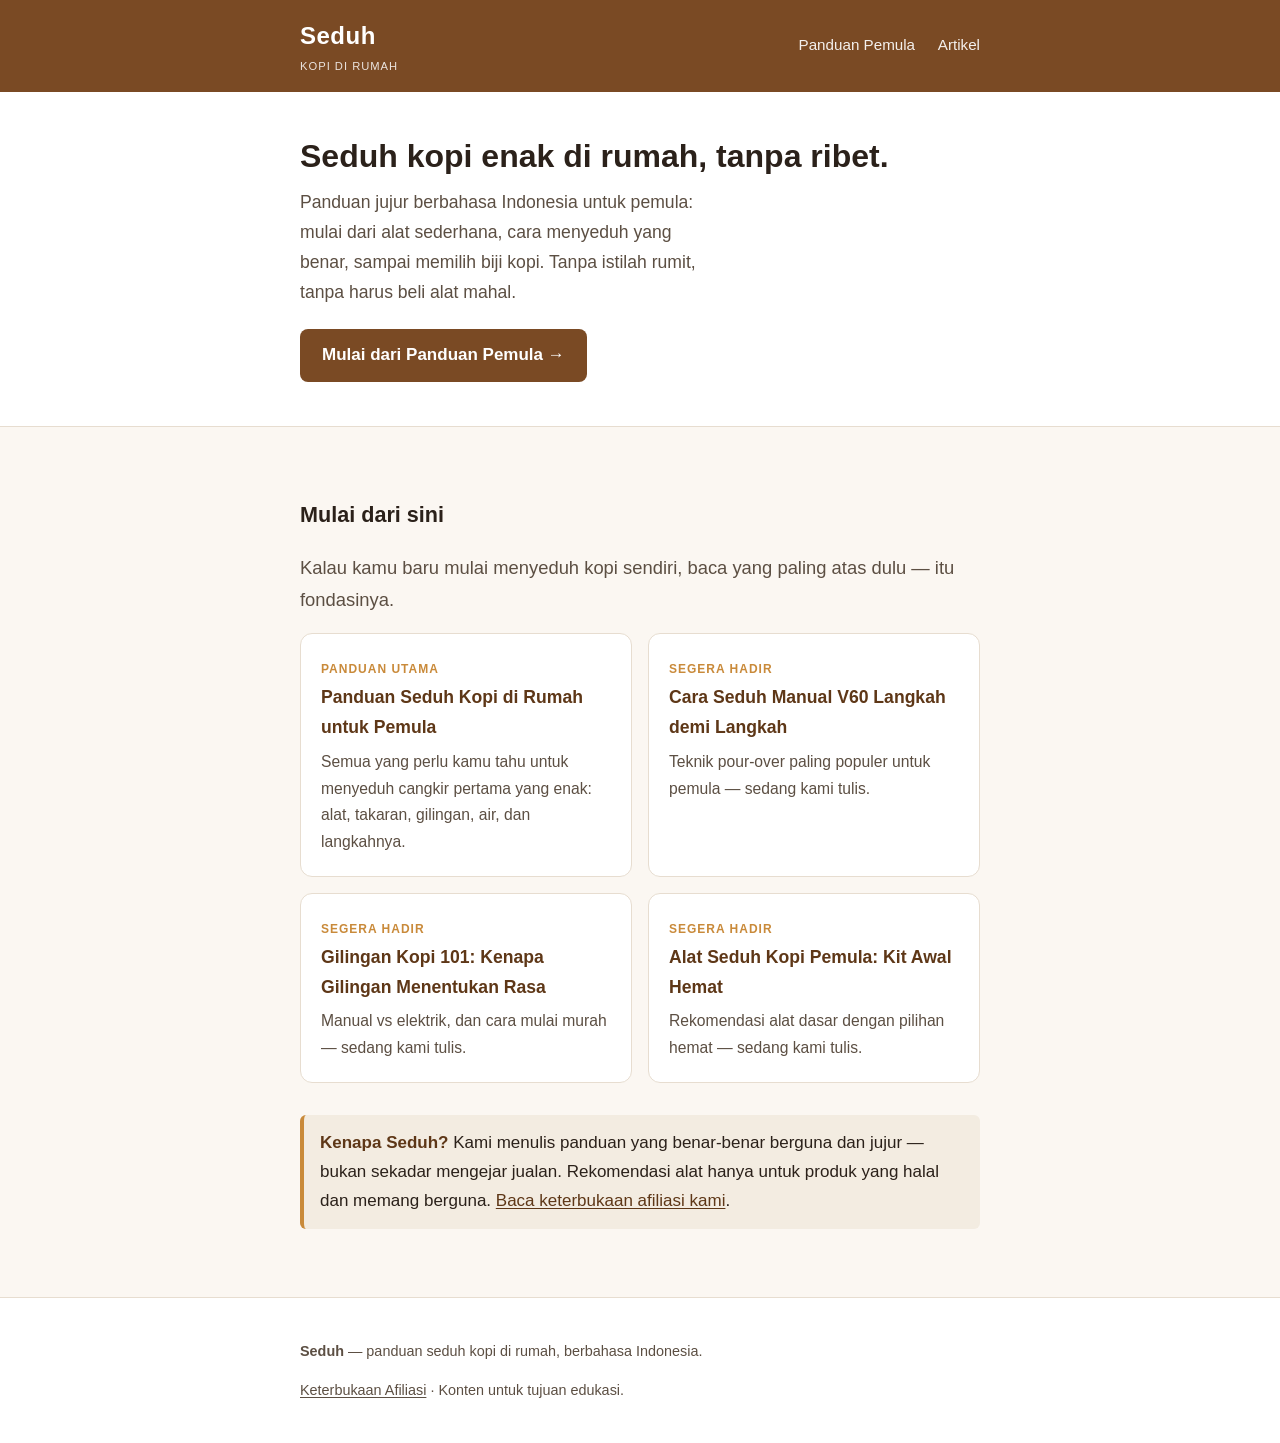
==== index.html @ 559cd81c "Publish site (initial sync from seduh engine)" ====
<!doctype html>
<html lang="id">
<head>
<meta charset="utf-8">
<meta name="viewport" content="width=device-width, initial-scale=1">
<title>Seduh — Panduan Seduh Kopi di Rumah untuk Pemula</title>
<meta name="description" content="Seduh membantu kamu menyeduh kopi enak di rumah tanpa alat mahal dan tanpa istilah rumit. Panduan jujur berbahasa Indonesia untuk pemula.">
<link rel="canonical" href="https://adhafajri.github.io/seduh-site/">
<link rel="stylesheet" href="style.css">
</head>
<body>
<header class="site-header">
  <div class="wrap">
    <a class="brand" href="index.html">Seduh<small>KOPI DI RUMAH</small></a>
    <nav class="nav">
      <a href="panduan/seduh-kopi-untuk-pemula.html">Panduan Pemula</a>
      <a href="#artikel">Artikel</a>
    </nav>
  </div>
</header>

<section class="hero">
  <div class="wrap">
    <h1>Seduh kopi enak di rumah, tanpa ribet.</h1>
    <p>Panduan jujur berbahasa Indonesia untuk pemula: mulai dari alat sederhana, cara menyeduh yang benar, sampai memilih biji kopi. Tanpa istilah rumit, tanpa harus beli alat mahal.</p>
    <a class="btn" href="panduan/seduh-kopi-untuk-pemula.html">Mulai dari Panduan Pemula →</a>
  </div>
</section>

<main>
  <div class="wrap">
    <h2 id="artikel">Mulai dari sini</h2>
    <p class="lead">Kalau kamu baru mulai menyeduh kopi sendiri, baca yang paling atas dulu — itu fondasinya.</p>

    <div class="cards">
      <a class="card" href="panduan/seduh-kopi-untuk-pemula.html">
        <span class="tag">Panduan Utama</span>
        <h3>Panduan Seduh Kopi di Rumah untuk Pemula</h3>
        <p>Semua yang perlu kamu tahu untuk menyeduh cangkir pertama yang enak: alat, takaran, gilingan, air, dan langkahnya.</p>
      </a>

      <a class="card" href="panduan/seduh-kopi-untuk-pemula.html#metode">
        <span class="tag">Segera hadir</span>
        <h3>Cara Seduh Manual V60 Langkah demi Langkah</h3>
        <p>Teknik pour-over paling populer untuk pemula — sedang kami tulis.</p>
      </a>

      <a class="card" href="panduan/seduh-kopi-untuk-pemula.html#giling">
        <span class="tag">Segera hadir</span>
        <h3>Gilingan Kopi 101: Kenapa Gilingan Menentukan Rasa</h3>
        <p>Manual vs elektrik, dan cara mulai murah — sedang kami tulis.</p>
      </a>

      <a class="card" href="panduan/seduh-kopi-untuk-pemula.html#alat">
        <span class="tag">Segera hadir</span>
        <h3>Alat Seduh Kopi Pemula: Kit Awal Hemat</h3>
        <p>Rekomendasi alat dasar dengan pilihan hemat — sedang kami tulis.</p>
      </a>
    </div>

    <div class="note" style="margin-top:32px">
      <strong>Kenapa Seduh?</strong> Kami menulis panduan yang benar-benar
      berguna dan jujur — bukan sekadar mengejar jualan. Rekomendasi alat hanya
      untuk produk yang halal dan memang berguna. <a href="disclosure.html">Baca keterbukaan afiliasi kami</a>.
    </div>
  </div>
</main>

<footer class="site-footer">
  <div class="wrap">
    <p><strong>Seduh</strong> — panduan seduh kopi di rumah, berbahasa Indonesia.</p>
    <p><a href="disclosure.html">Keterbukaan Afiliasi</a> · Konten untuk tujuan edukasi.</p>
  </div>
</footer>
</body>
</html>
---- style.css ----
/* Seduh — shared stylesheet. Mobile-first, fast, no external fonts/JS. */
:root {
  --bg: #fbf7f2;
  --surface: #ffffff;
  --ink: #2b211a;
  --ink-soft: #5c4f43;
  --line: #e7ddd0;
  --brand: #7a4a24;      /* roasted coffee brown */
  --brand-ink: #5e3717;
  --accent: #c98a3a;     /* crema gold */
  --note-bg: #f3ece1;
  --max: 720px;
}

* { box-sizing: border-box; }

html { -webkit-text-size-adjust: 100%; }

body {
  margin: 0;
  background: var(--bg);
  color: var(--ink);
  font: 17px/1.7 -apple-system, BlinkMacSystemFont, "Segoe UI", Roboto, Helvetica, Arial, sans-serif;
}

a { color: var(--brand-ink); text-decoration: underline; text-underline-offset: 2px; }
a:hover { color: var(--accent); }

.wrap { max-width: var(--max); margin: 0 auto; padding: 0 20px; }

/* Header */
.site-header {
  background: var(--brand);
  color: #fff;
}
.site-header .wrap {
  display: flex;
  align-items: center;
  justify-content: space-between;
  padding-top: 16px;
  padding-bottom: 16px;
  flex-wrap: wrap;
  gap: 8px;
}
.brand {
  font-size: 1.5rem;
  font-weight: 800;
  letter-spacing: 0.5px;
  color: #fff;
  text-decoration: none;
}
.brand small { display: block; font-size: 0.7rem; font-weight: 500; opacity: 0.85; letter-spacing: 1px; }
.nav a { color: #fff; text-decoration: none; margin-left: 18px; font-size: 0.95rem; opacity: 0.92; }
.nav a:hover { opacity: 1; text-decoration: underline; }

/* Hero */
.hero { background: var(--surface); border-bottom: 1px solid var(--line); }
.hero .wrap { padding: 44px 20px; }
.hero h1 { font-size: 2rem; line-height: 1.25; margin: 0 0 12px; }
.hero p { font-size: 1.1rem; color: var(--ink-soft); margin: 0 0 22px; max-width: 42ch; }

.btn {
  display: inline-block;
  background: var(--brand);
  color: #fff;
  text-decoration: none;
  padding: 12px 22px;
  border-radius: 8px;
  font-weight: 600;
}
.btn:hover { background: var(--brand-ink); color: #fff; }

/* Content */
main { padding: 36px 0 48px; }
main h1 { font-size: 1.9rem; line-height: 1.25; margin: 0 0 8px; }
main h2 { font-size: 1.35rem; margin: 34px 0 10px; }
main h3 { font-size: 1.1rem; margin: 24px 0 8px; }
main p, main li { color: var(--ink); }
main ul, main ol { padding-left: 22px; }
main li { margin: 6px 0; }

.lead { font-size: 1.15rem; color: var(--ink-soft); }
.meta { color: var(--ink-soft); font-size: 0.9rem; margin: 0 0 24px; }

/* Cards (homepage) */
.cards { display: grid; grid-template-columns: 1fr; gap: 16px; margin: 8px 0 0; }
@media (min-width: 620px) { .cards { grid-template-columns: 1fr 1fr; } }
.card {
  background: var(--surface);
  border: 1px solid var(--line);
  border-radius: 12px;
  padding: 20px;
  text-decoration: none;
  color: var(--ink);
  display: block;
}
.card:hover { border-color: var(--accent); }
.card h3 { margin: 0 0 6px; color: var(--brand-ink); }
.card p { margin: 0; color: var(--ink-soft); font-size: 0.98rem; }
.card .tag { font-size: 0.75rem; text-transform: uppercase; letter-spacing: 1px; color: var(--accent); font-weight: 700; }

/* Callout / note boxes */
.note {
  background: var(--note-bg);
  border-left: 4px solid var(--accent);
  border-radius: 6px;
  padding: 14px 16px;
  margin: 20px 0;
}
.note strong { color: var(--brand-ink); }

/* Affiliate slot placeholder */
.slot {
  border: 1px dashed var(--accent);
  background: #fff;
  border-radius: 8px;
  padding: 12px 14px;
  margin: 14px 0;
  font-size: 0.95rem;
  color: var(--ink-soft);
}
.slot::before { content: "🔗 "; }

/* Table */
table { width: 100%; border-collapse: collapse; margin: 18px 0; font-size: 0.97rem; }
th, td { border: 1px solid var(--line); padding: 9px 11px; text-align: left; vertical-align: top; }
th { background: var(--note-bg); }

/* Table of contents */
.toc { background: var(--surface); border: 1px solid var(--line); border-radius: 10px; padding: 16px 18px; margin: 24px 0; }
.toc strong { display: block; margin-bottom: 6px; }
.toc ol { margin: 0; padding-left: 20px; }

/* Footer */
.site-footer { border-top: 1px solid var(--line); background: var(--surface); color: var(--ink-soft); font-size: 0.9rem; }
.site-footer .wrap { padding: 26px 20px; }
.site-footer a { color: var(--ink-soft); }

hr { border: none; border-top: 1px solid var(--line); margin: 32px 0; }
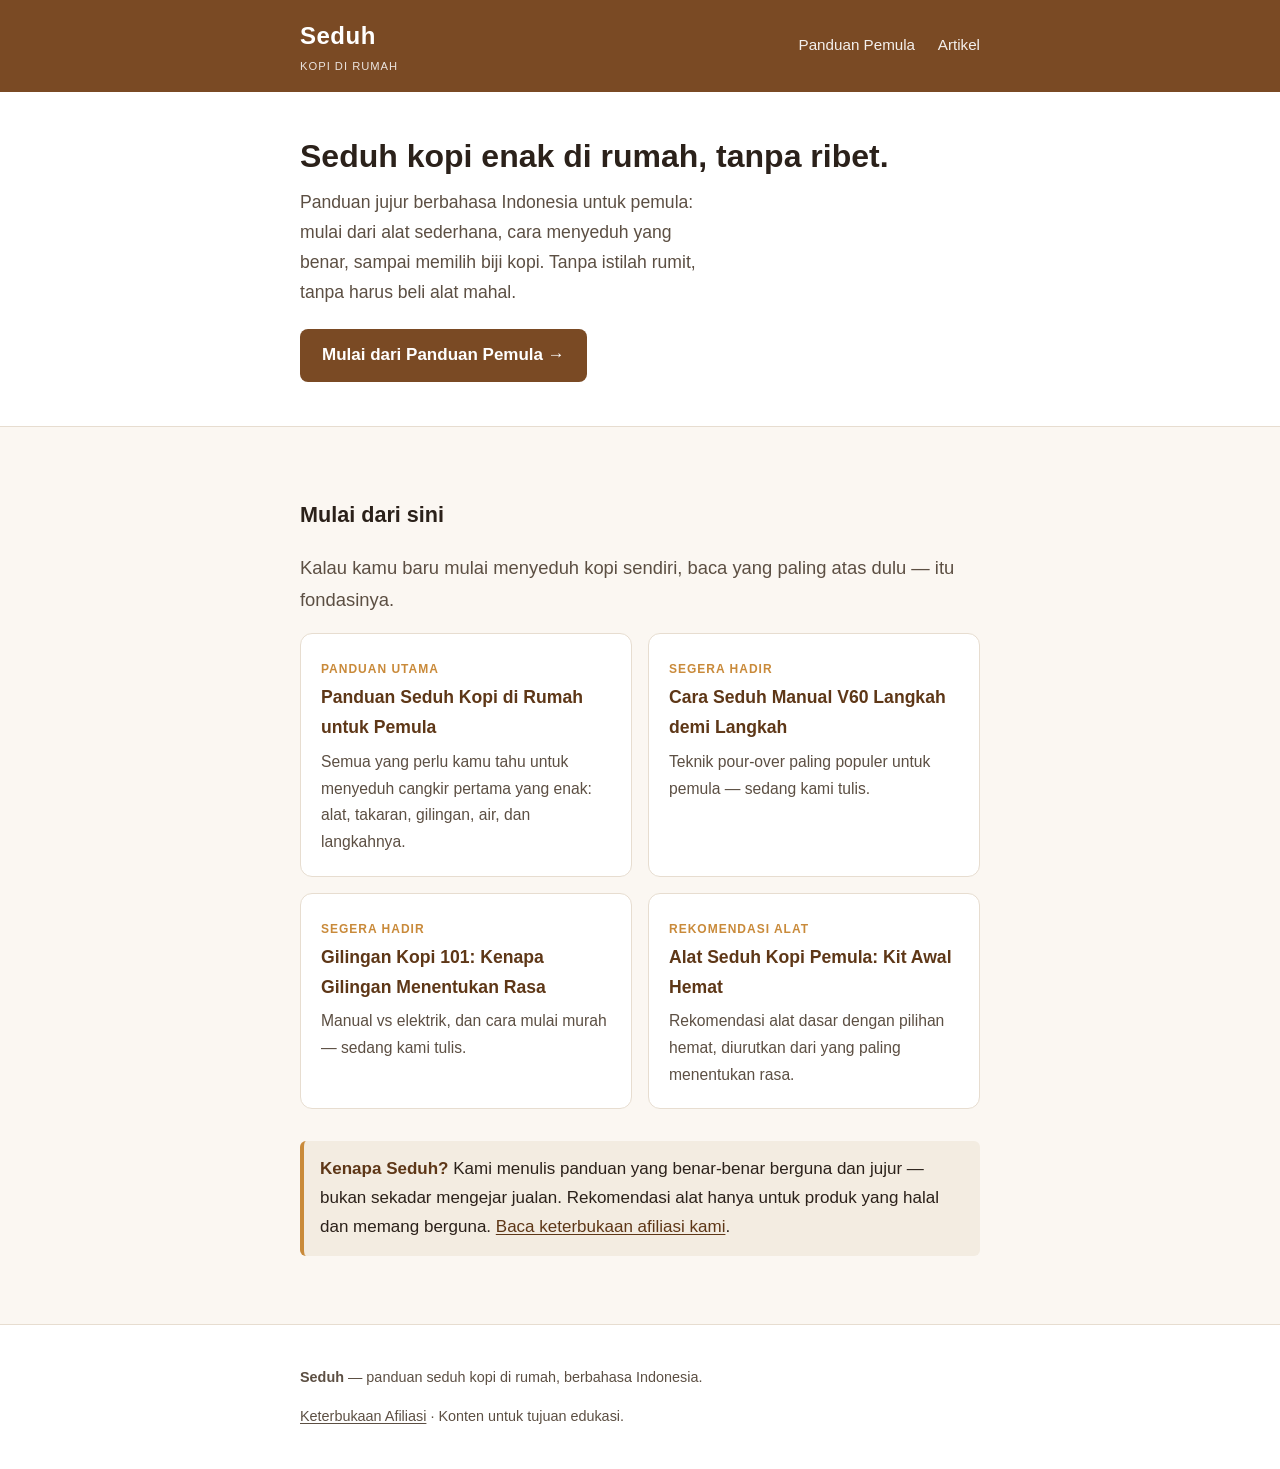
==== commit 13d71813: "Publish site from seduh@3cd9907" ====
--- a/index.html
+++ b/index.html
@@ -51,10 +51,10 @@
         <p>Manual vs elektrik, dan cara mulai murah — sedang kami tulis.</p>
       </a>
 
-      <a class="card" href="panduan/seduh-kopi-untuk-pemula.html#alat">
-        <span class="tag">Segera hadir</span>
+      <a class="card" href="panduan/alat-seduh-kopi-pemula.html">
+        <span class="tag">Rekomendasi Alat</span>
         <h3>Alat Seduh Kopi Pemula: Kit Awal Hemat</h3>
-        <p>Rekomendasi alat dasar dengan pilihan hemat — sedang kami tulis.</p>
+        <p>Rekomendasi alat dasar dengan pilihan hemat, diurutkan dari yang paling menentukan rasa.</p>
       </a>
     </div>
 
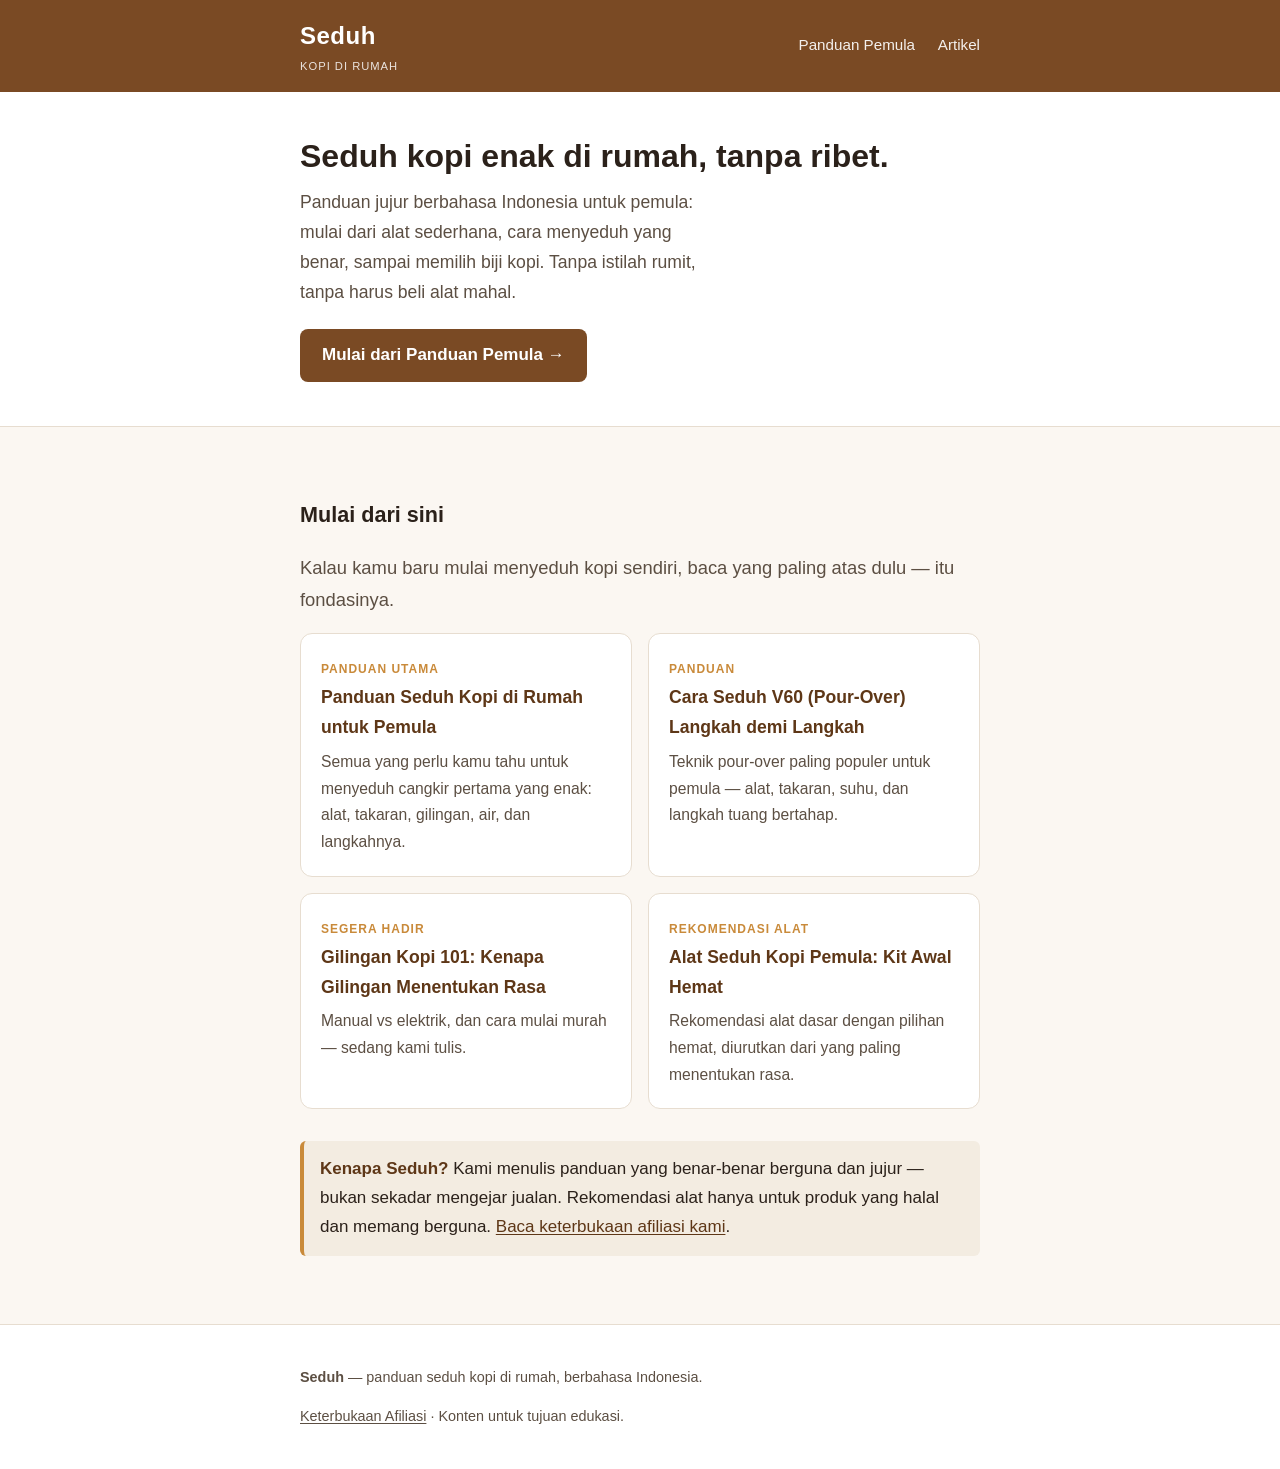
==== commit 3aa26e42: "Publish site from seduh@528cf57" ====
--- a/index.html
+++ b/index.html
@@ -39,10 +39,10 @@
         <p>Semua yang perlu kamu tahu untuk menyeduh cangkir pertama yang enak: alat, takaran, gilingan, air, dan langkahnya.</p>
       </a>
 
-      <a class="card" href="panduan/seduh-kopi-untuk-pemula.html#metode">
-        <span class="tag">Segera hadir</span>
-        <h3>Cara Seduh Manual V60 Langkah demi Langkah</h3>
-        <p>Teknik pour-over paling populer untuk pemula — sedang kami tulis.</p>
+      <a class="card" href="panduan/cara-seduh-v60-pour-over.html">
+        <span class="tag">Panduan</span>
+        <h3>Cara Seduh V60 (Pour-Over) Langkah demi Langkah</h3>
+        <p>Teknik pour-over paling populer untuk pemula — alat, takaran, suhu, dan langkah tuang bertahap.</p>
       </a>
 
       <a class="card" href="panduan/seduh-kopi-untuk-pemula.html#giling">
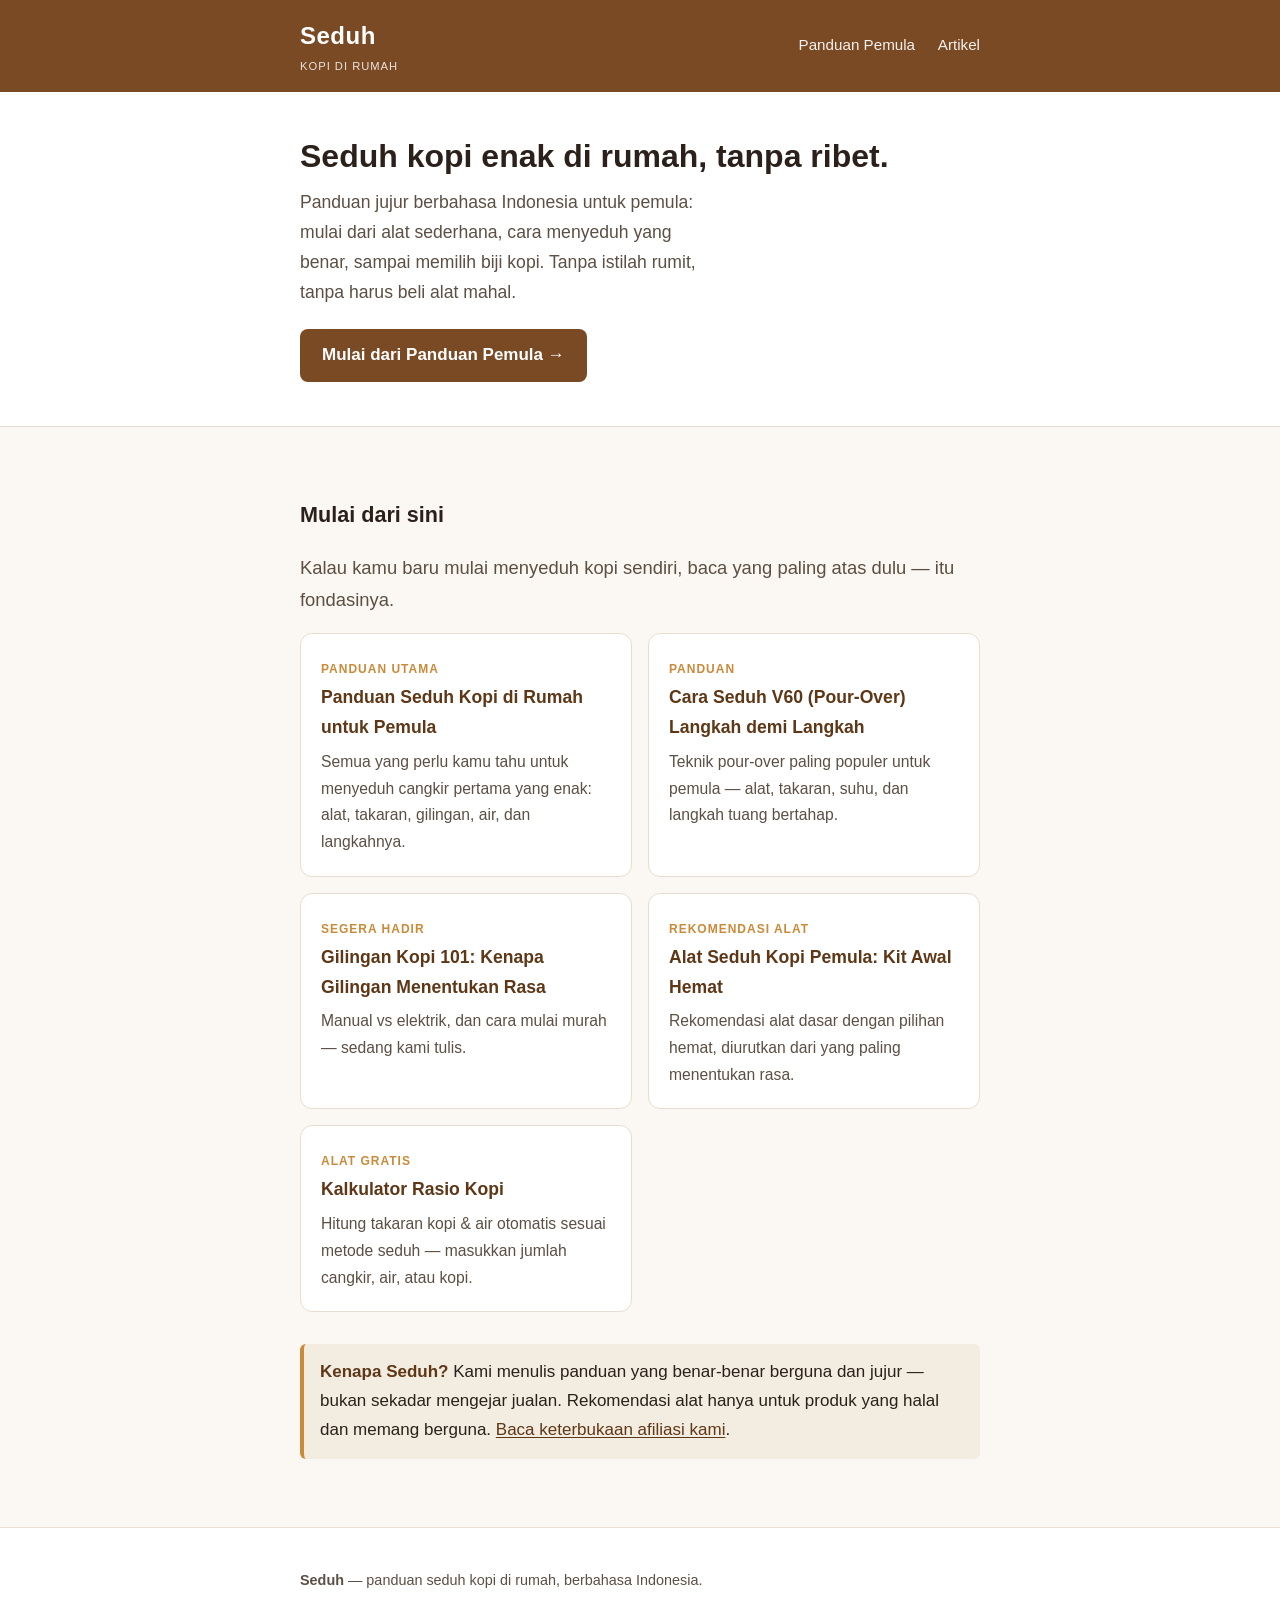
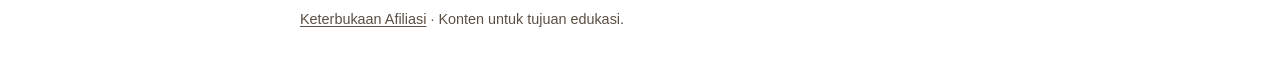
==== commit 6238869d: "Publish site from seduh@6b3177e" ====
--- a/index.html
+++ b/index.html
@@ -56,6 +56,12 @@
         <h3>Alat Seduh Kopi Pemula: Kit Awal Hemat</h3>
         <p>Rekomendasi alat dasar dengan pilihan hemat, diurutkan dari yang paling menentukan rasa.</p>
       </a>
+
+      <a class="card" href="alat/kalkulator-rasio-kopi.html">
+        <span class="tag">Alat Gratis</span>
+        <h3>Kalkulator Rasio Kopi</h3>
+        <p>Hitung takaran kopi &amp; air otomatis sesuai metode seduh — masukkan jumlah cangkir, air, atau kopi.</p>
+      </a>
     </div>
 
     <div class="note" style="margin-top:32px">
@@ -72,5 +78,6 @@
     <p><a href="disclosure.html">Keterbukaan Afiliasi</a> · Konten untuk tujuan edukasi.</p>
   </div>
 </footer>
+<!-- Cloudflare Web Analytics --><script defer src='https://static.cloudflareinsights.com/beacon.min.js' data-cf-beacon='{"token": "e401f56b8e1b4ef98f65f7e0180cc473"}'></script><!-- End Cloudflare Web Analytics -->
 </body>
 </html>
--- a/style.css
+++ b/style.css
@@ -131,6 +131,61 @@
 .toc strong { display: block; margin-bottom: 6px; }
 .toc ol { margin: 0; padding-left: 20px; }
 
+/* Calculator (interactive tool) */
+.calc {
+  background: var(--surface);
+  border: 1px solid var(--line);
+  border-radius: 12px;
+  padding: 20px 18px;
+  margin: 22px 0;
+}
+.calc .field { margin: 0 0 16px; }
+.calc label { display: block; font-weight: 600; margin: 0 0 6px; color: var(--brand-ink); }
+.calc .hint { font-weight: 400; color: var(--ink-soft); font-size: 0.85rem; }
+.calc select, .calc input[type="number"] {
+  width: 100%;
+  font-size: 1rem;
+  padding: 10px 12px;
+  border: 1px solid var(--line);
+  border-radius: 8px;
+  background: #fff;
+  color: var(--ink);
+}
+.calc .seg { display: flex; flex-wrap: wrap; gap: 8px; }
+.calc .seg label {
+  flex: 1 1 30%;
+  margin: 0;
+  border: 1px solid var(--line);
+  border-radius: 8px;
+  padding: 10px;
+  text-align: center;
+  font-weight: 500;
+  cursor: pointer;
+  background: #fff;
+}
+.calc .seg input { position: absolute; opacity: 0; pointer-events: none; }
+.calc .seg label:has(input:checked) {
+  border-color: var(--accent);
+  background: var(--note-bg);
+  color: var(--brand-ink);
+  font-weight: 700;
+}
+.calc .row { display: flex; gap: 12px; flex-wrap: wrap; }
+.calc .row .field { flex: 1 1 140px; }
+.result {
+  background: var(--note-bg);
+  border-left: 4px solid var(--accent);
+  border-radius: 8px;
+  padding: 18px;
+  margin: 8px 0 0;
+}
+.result .big { display: flex; gap: 22px; flex-wrap: wrap; margin: 0 0 10px; }
+.result .big div { flex: 1 1 120px; }
+.result .num { font-size: 1.9rem; font-weight: 800; color: var(--brand-ink); line-height: 1.1; }
+.result .cap { font-size: 0.85rem; color: var(--ink-soft); text-transform: uppercase; letter-spacing: 0.5px; }
+.result ul { margin: 8px 0 0; }
+.result .tips { font-size: 0.95rem; color: var(--ink); }
+
 /* Footer */
 .site-footer { border-top: 1px solid var(--line); background: var(--surface); color: var(--ink-soft); font-size: 0.9rem; }
 .site-footer .wrap { padding: 26px 20px; }
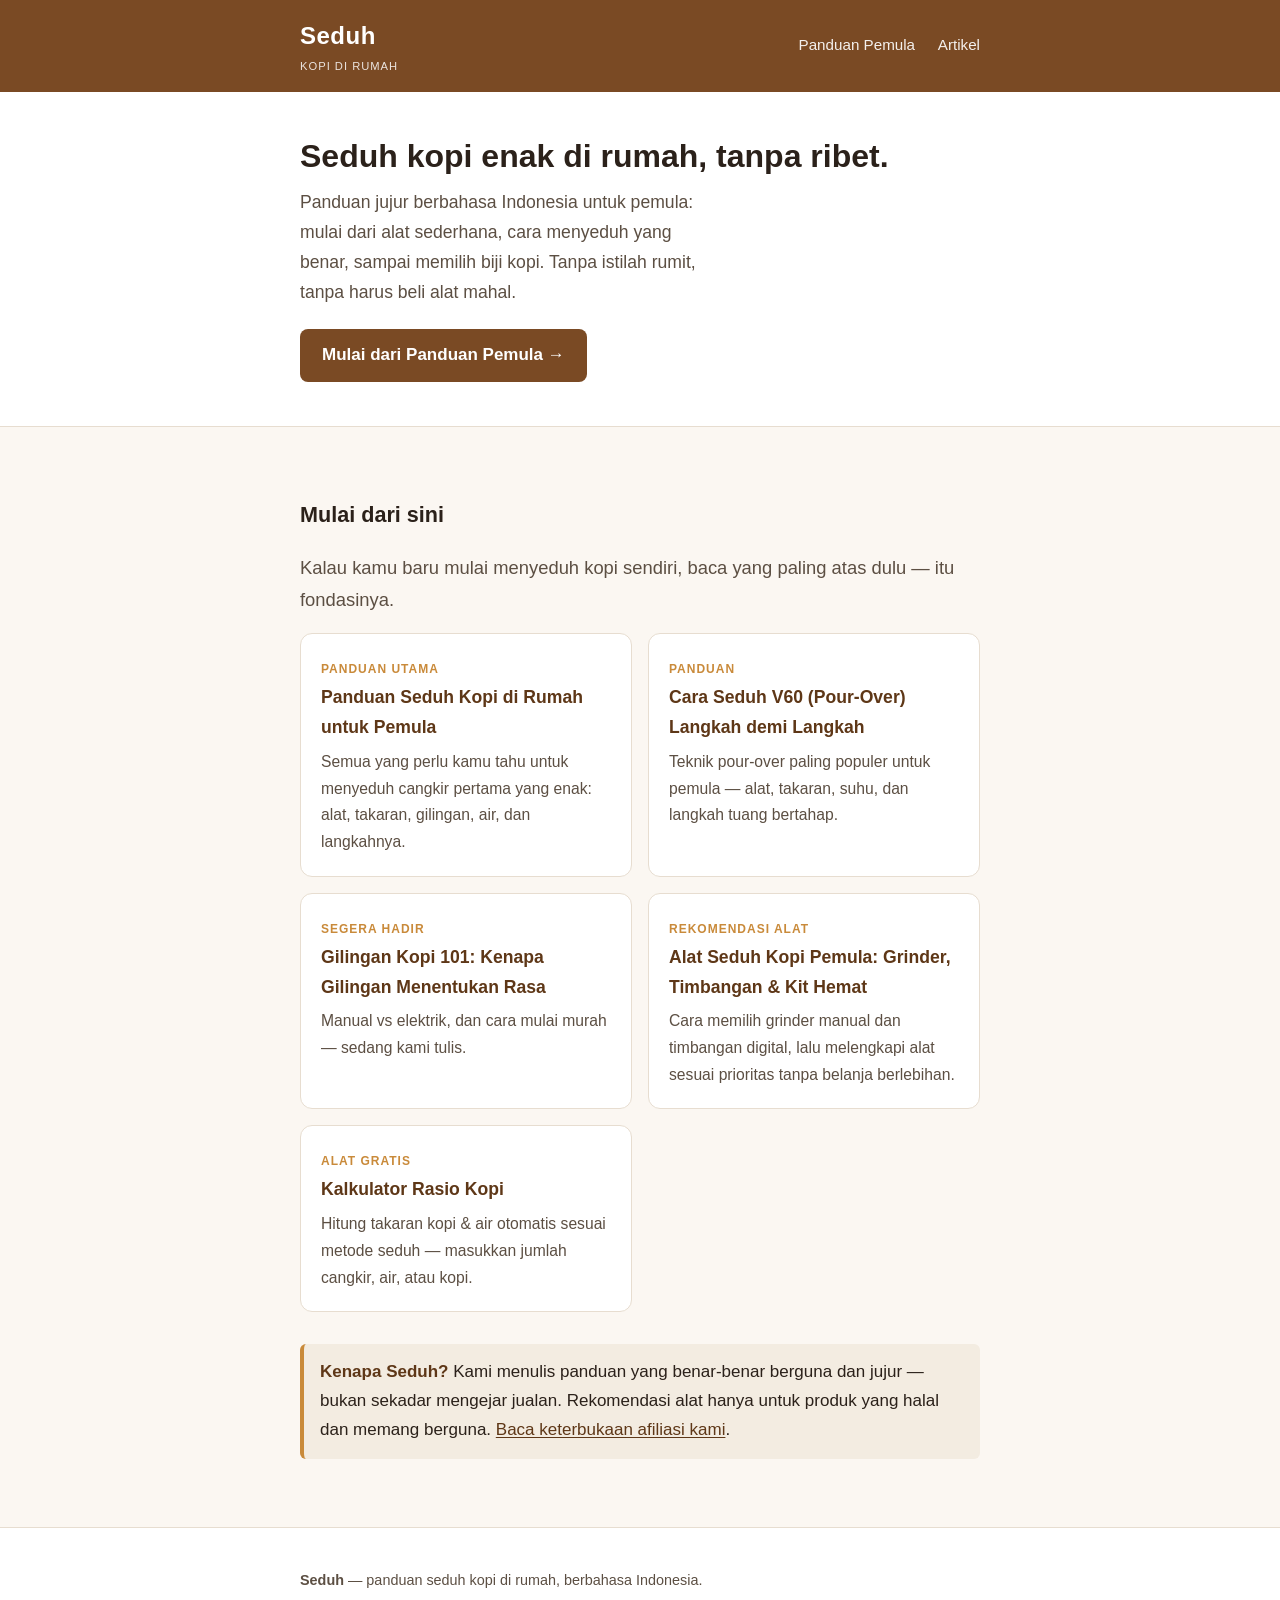
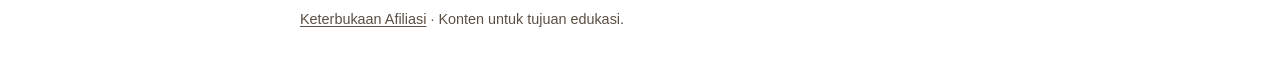
==== commit 831a33f4: "Publish site from seduh@10928c1" ====
--- a/index.html
+++ b/index.html
@@ -3,9 +3,46 @@
 <head>
 <meta charset="utf-8">
 <meta name="viewport" content="width=device-width, initial-scale=1">
+<meta name="google-site-verification" content="SPSxzU9r6gkWGwTNdFjNYtsVG1P9FHqdb9JTI0hwlXw">
 <title>Seduh — Panduan Seduh Kopi di Rumah untuk Pemula</title>
 <meta name="description" content="Seduh membantu kamu menyeduh kopi enak di rumah tanpa alat mahal dan tanpa istilah rumit. Panduan jujur berbahasa Indonesia untuk pemula.">
 <link rel="canonical" href="https://adhafajri.github.io/seduh-site/">
+<meta property="og:type" content="website">
+<meta property="og:site_name" content="Seduh">
+<meta property="og:locale" content="id_ID">
+<meta property="og:title" content="Seduh — Panduan Seduh Kopi di Rumah untuk Pemula">
+<meta property="og:description" content="Panduan jujur berbahasa Indonesia untuk menyeduh kopi enak di rumah tanpa alat mahal dan tanpa istilah rumit.">
+<meta property="og:url" content="https://adhafajri.github.io/seduh-site/">
+<meta property="og:image" content="https://adhafajri.github.io/seduh-site/brand/seduh-avatar-400.png">
+<meta property="og:image:width" content="400">
+<meta property="og:image:height" content="400">
+<meta name="twitter:card" content="summary">
+<meta name="twitter:title" content="Seduh — Panduan Seduh Kopi di Rumah untuk Pemula">
+<meta name="twitter:description" content="Panduan jujur berbahasa Indonesia untuk menyeduh kopi enak di rumah tanpa alat mahal dan tanpa istilah rumit.">
+<meta name="twitter:image" content="https://adhafajri.github.io/seduh-site/brand/seduh-avatar-400.png">
+<script type="application/ld+json">
+{
+  "@context": "https://schema.org",
+  "@graph": [
+    {
+      "@type": "WebSite",
+      "@id": "https://adhafajri.github.io/seduh-site/#website",
+      "url": "https://adhafajri.github.io/seduh-site/",
+      "name": "Seduh",
+      "description": "Panduan jujur berbahasa Indonesia untuk menyeduh kopi enak di rumah untuk pemula.",
+      "inLanguage": "id",
+      "publisher": { "@id": "https://adhafajri.github.io/seduh-site/#org" }
+    },
+    {
+      "@type": "Organization",
+      "@id": "https://adhafajri.github.io/seduh-site/#org",
+      "name": "Seduh",
+      "url": "https://adhafajri.github.io/seduh-site/",
+      "logo": "https://adhafajri.github.io/seduh-site/brand/seduh-avatar-400.png"
+    }
+  ]
+}
+</script>
 <link rel="stylesheet" href="style.css">
 </head>
 <body>
@@ -53,8 +90,8 @@
 
       <a class="card" href="panduan/alat-seduh-kopi-pemula.html">
         <span class="tag">Rekomendasi Alat</span>
-        <h3>Alat Seduh Kopi Pemula: Kit Awal Hemat</h3>
-        <p>Rekomendasi alat dasar dengan pilihan hemat, diurutkan dari yang paling menentukan rasa.</p>
+        <h3>Alat Seduh Kopi Pemula: Grinder, Timbangan &amp; Kit Hemat</h3>
+        <p>Cara memilih grinder manual dan timbangan digital, lalu melengkapi alat sesuai prioritas tanpa belanja berlebihan.</p>
       </a>
 
       <a class="card" href="alat/kalkulator-rasio-kopi.html">
